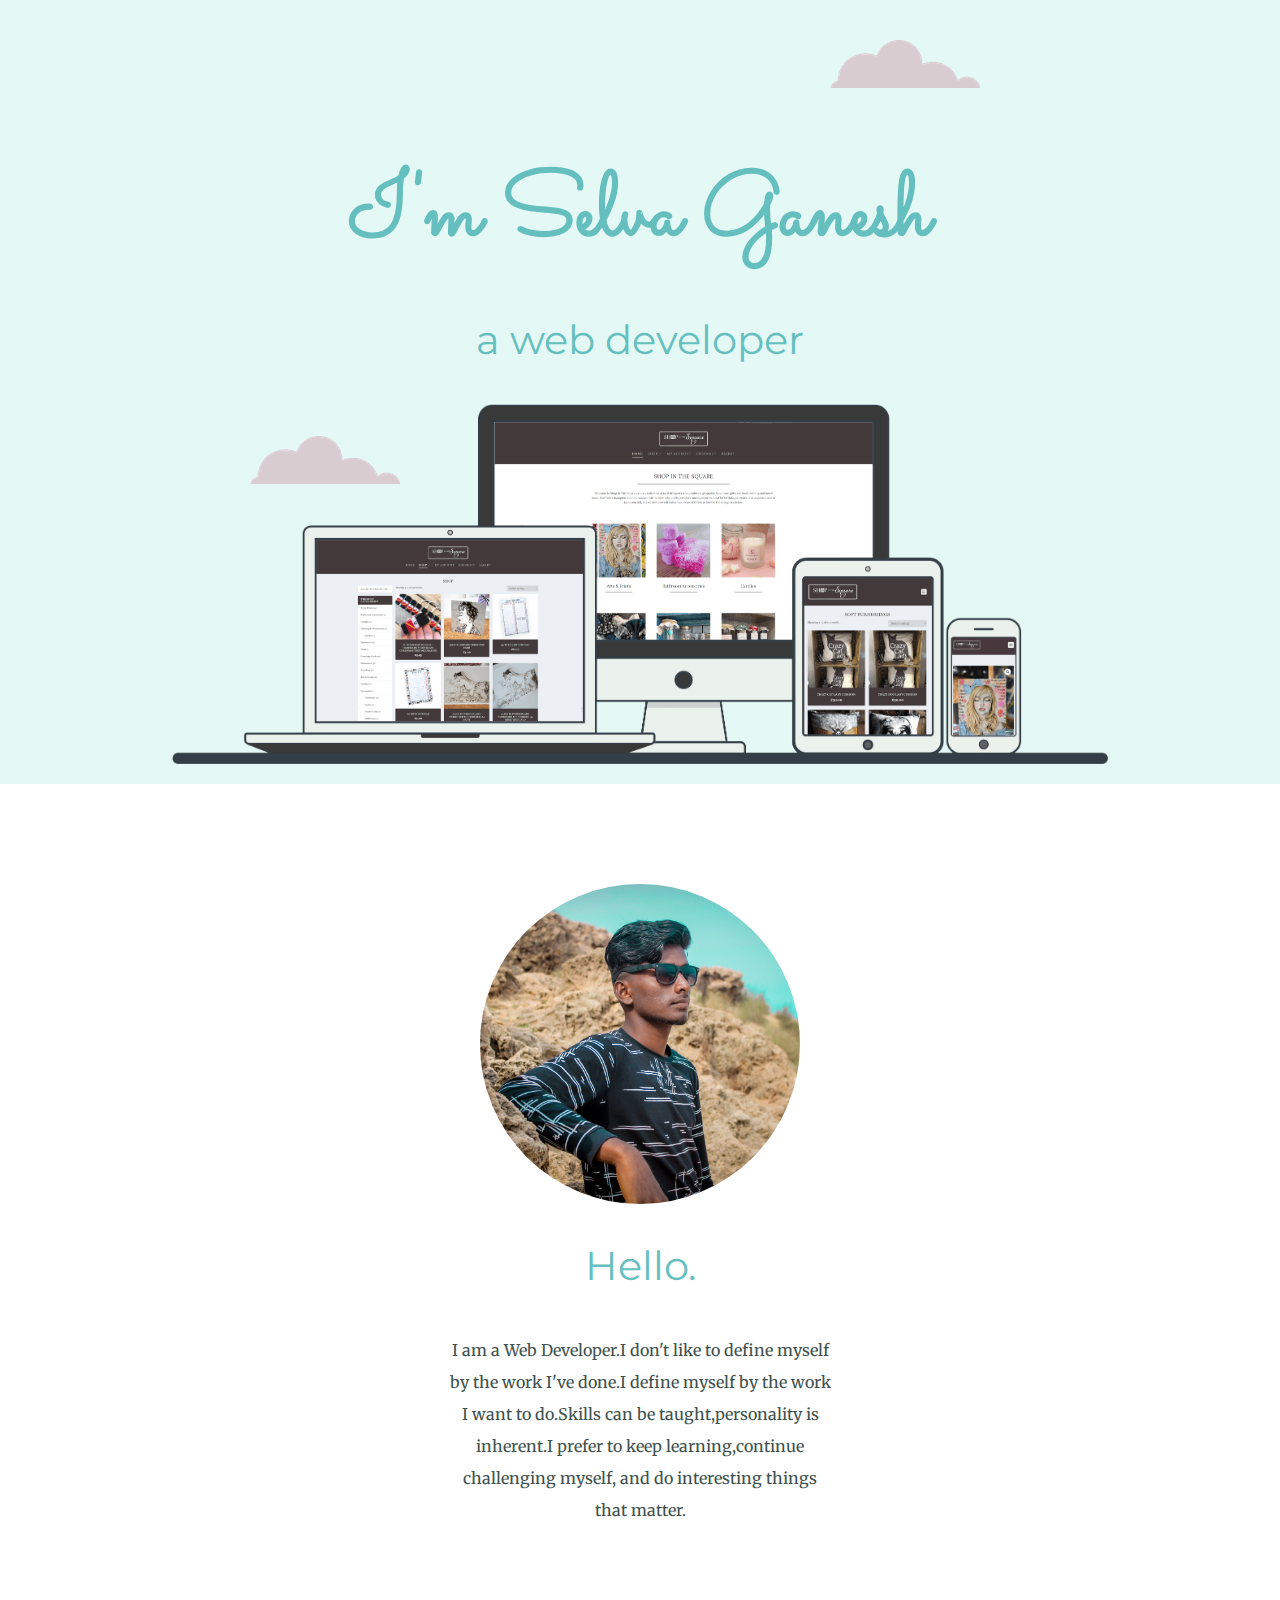
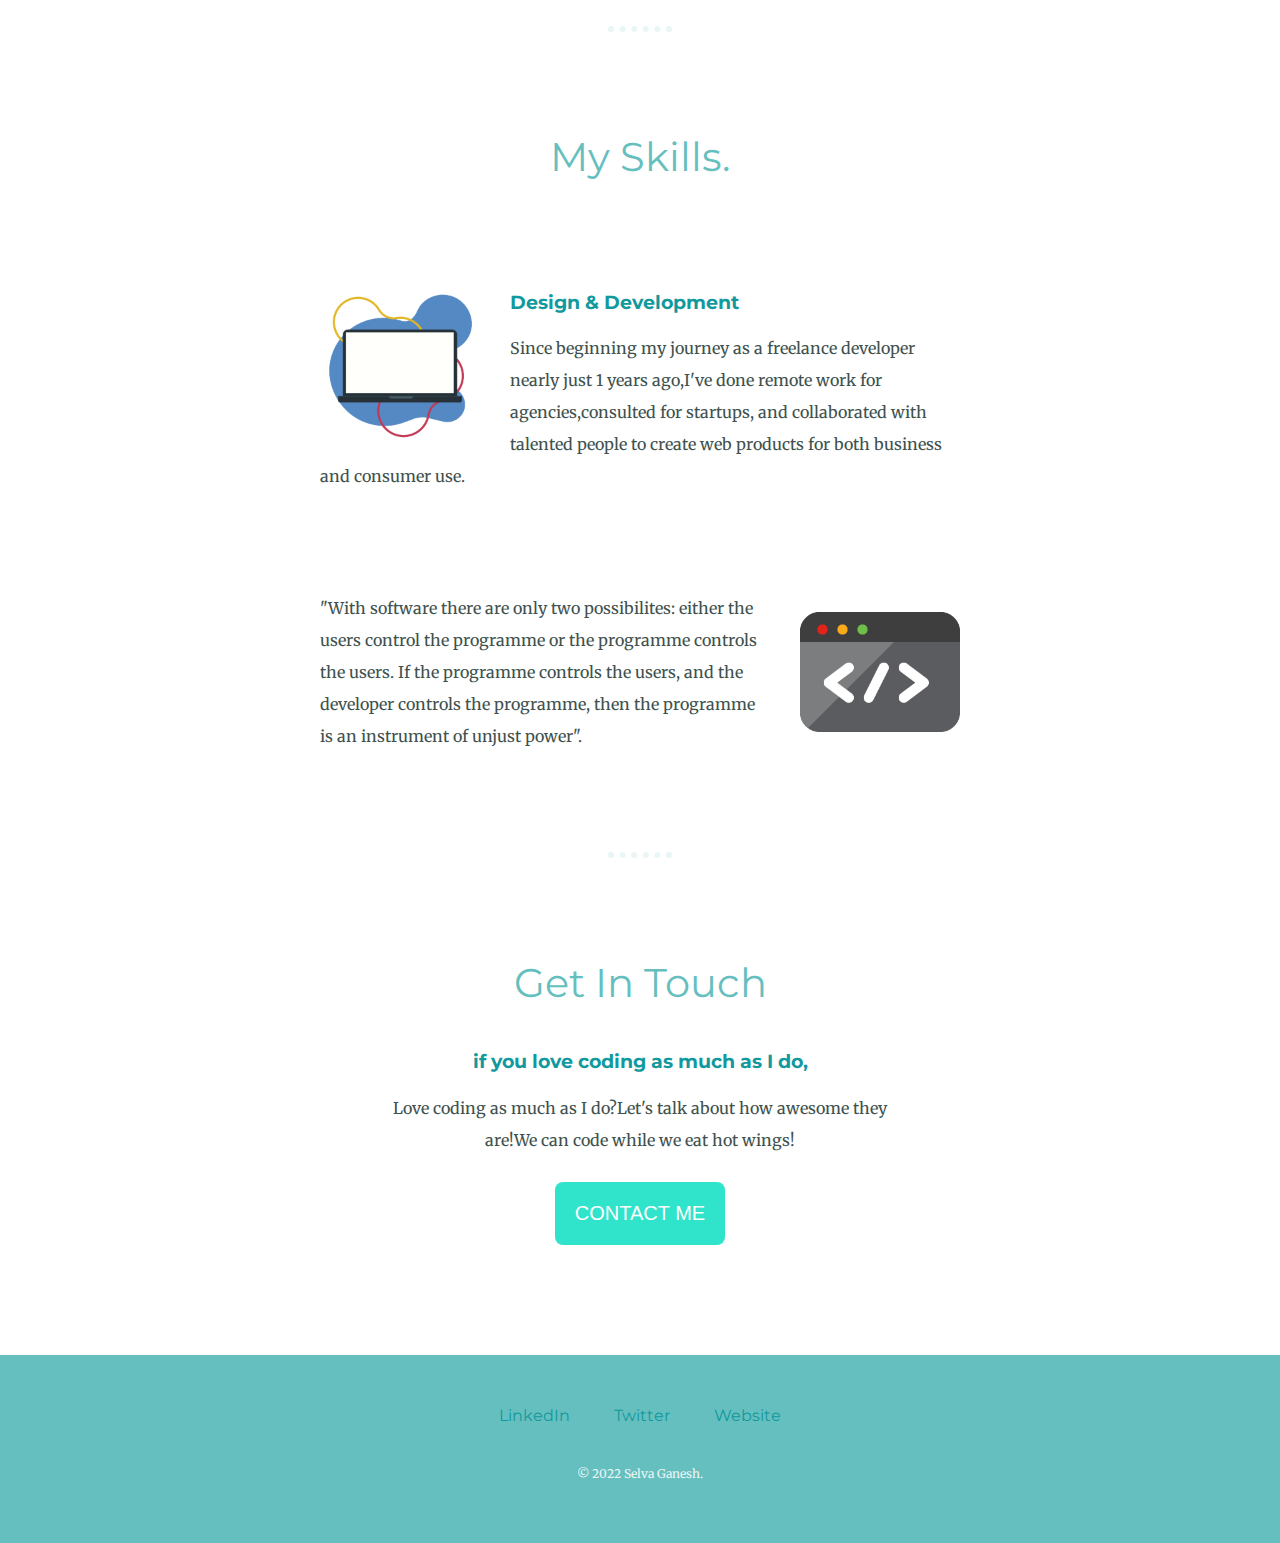
==== index.html @ 93ab2bcf "Add files via upload" ====
<!DOCTYPE html>
<html lang="en">
<head>
    <meta charset="UTF-8">
    <meta http-equiv="X-UA-Compatible" content="IE=edge">
    <meta name="viewport" content="width=device-width, initial-scale=1.0">
    <title>Selva Ganesh</title>
    <link rel="stylesheet" href="css\styles.css">
    <link rel="icon" href="s.ico">
    <link href="https://fonts.googleapis.com/css2?family=Merriweather&family=Montserrat&family=Sacramento&display=swap" rel="stylesheet">
</head>
<body>
    <div class="top-container">
        <img class="top-cloud" src="images/cloud.png" alt="cloud-img">
        <h1>I'm Selva Ganesh</h1>
        <h2 class="">  a web developer</p>
        <img class="bottom-cloud" src="images/cloud.png" alt="cloud-img">
        <img class="" src="images/Daco_4753583.png" style="width: 600;height: 360px;" alt="cloud-img">


    </div>
    <div class="middle-container">
        <div class="profile">
          <img class="img" src="images/selva.jpg" style="border-radius: 50%;" alt="profile">
          <h2>Hello.</h2>
          <p class="intro">I am a Web Developer.I don't like to define myself by the work I've done.I define myself by the work I want 
            to do.Skills can be taught,personality is inherent.I prefer to keep learning,continue challenging myself, and do interesting
            things that matter.
             </div>
        <hr>
        <div class="skills">
          <h2>My Skills.</h2>
          <div class="skill-row">
            <img class="pc" src="images/lapc.gif" alt="laptop">
            <h3>Design & Development</h3>
            <p>Since beginning my journey as a freelance developer nearly just 1 years ago,I've
              done remote work for agencies,consulted for startups, and collaborated with talented people to create web products for both business and consumer use.
              </div>
          <div class="skill-row">
            <img class="code" src="images/giphy.gif"  alt="">
            <p>"With software there are only two possibilites: either the users control the programme or the programme controls the users. If the programme controls the users, and the developer controls the programme, then the programme is an instrument of unjust power".</p>
          </div>
        </div>
        <hr>
        <div class="contact-message">
          <h2>Get In Touch</h2>
          <h3>if you love coding as much as I do,</h3>
          <p>Love coding as much as I do?Let's talk about how awesome they are!We can code while we eat hot wings!</p>
          <a class="BUTTON_DLY" href="mailto:ganesh261999@email.com">CONTACT ME</a>
        </div>
      </div>
      
      
      <div class="bottom-container">
        <a class="footer-link" href="https://www.linkedin.com/">LinkedIn</a>
        <a class="footer-link" href="https://twitter.com/">Twitter</a>
        <a class="footer-link" href="selva.html">Website</a>
        <p class="copyright">© 2022 Selva Ganesh.</p>
      </div>
      
    
</body>
</html>
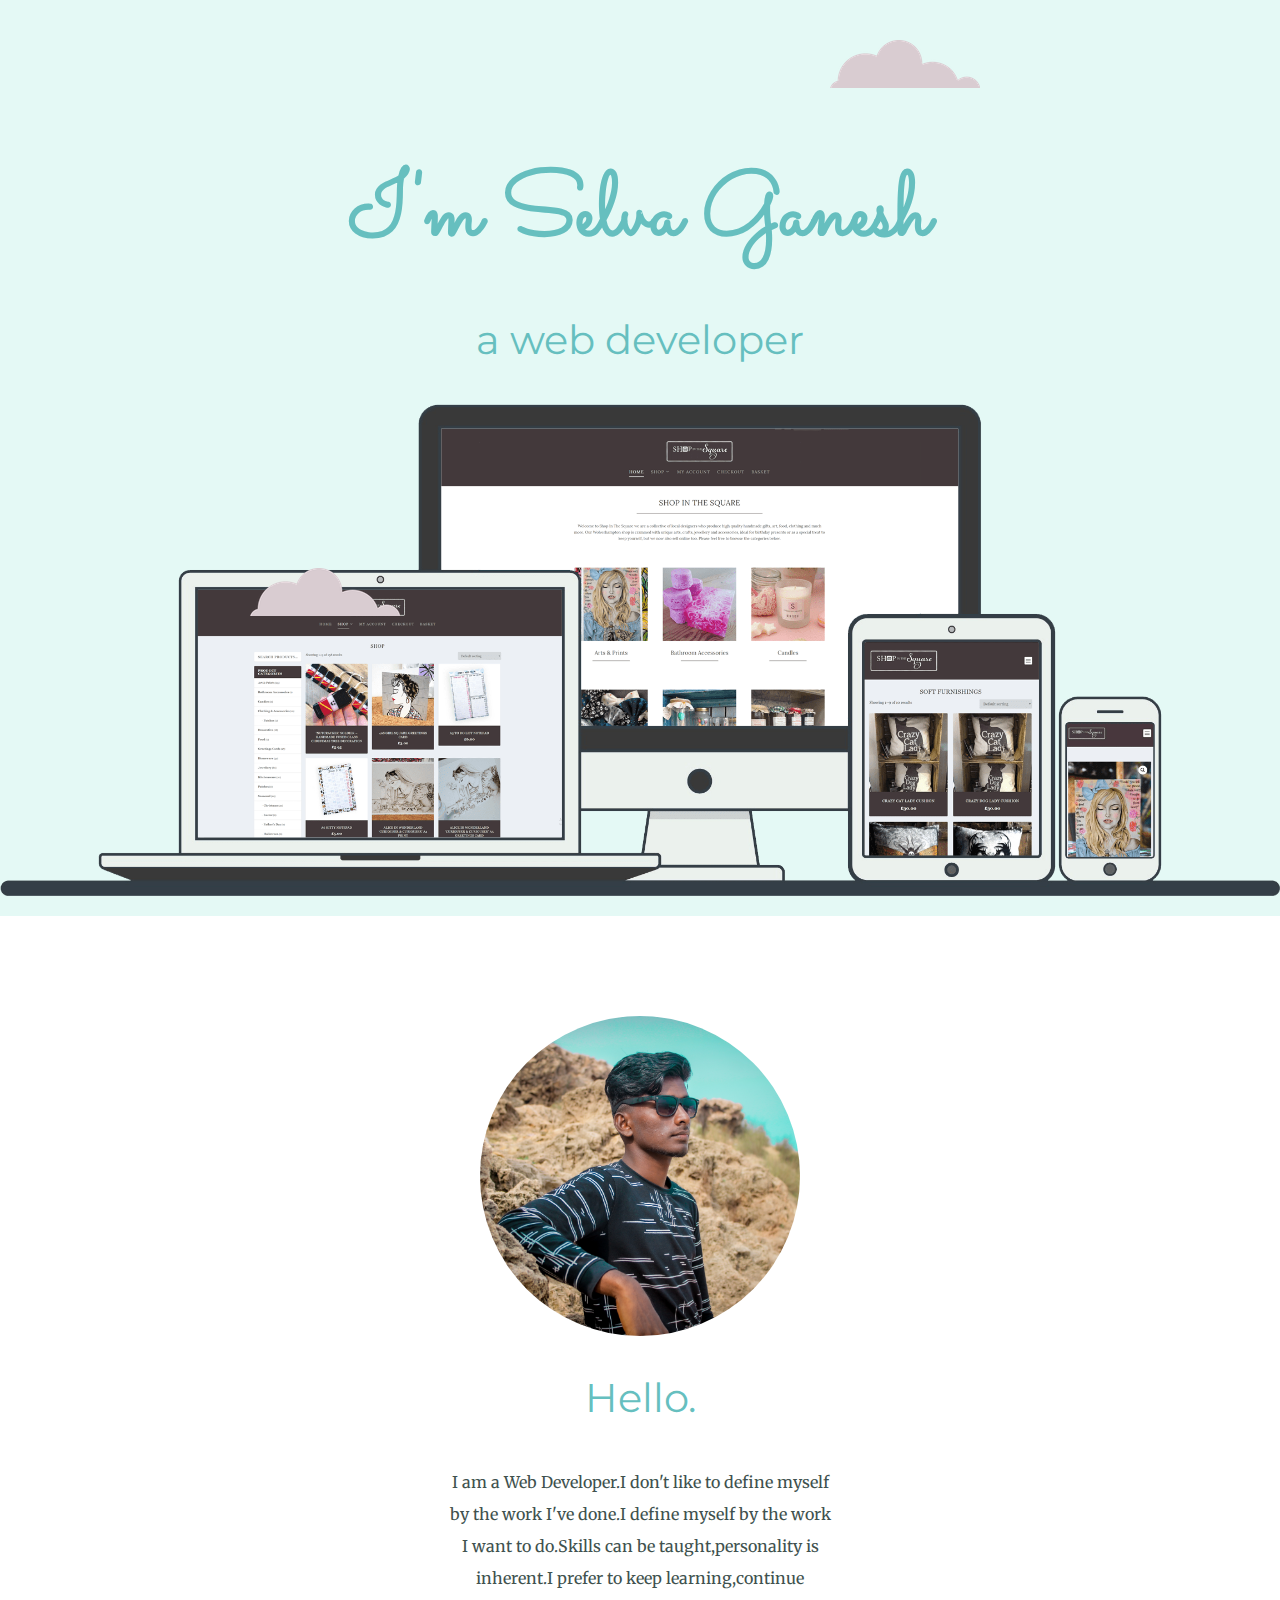
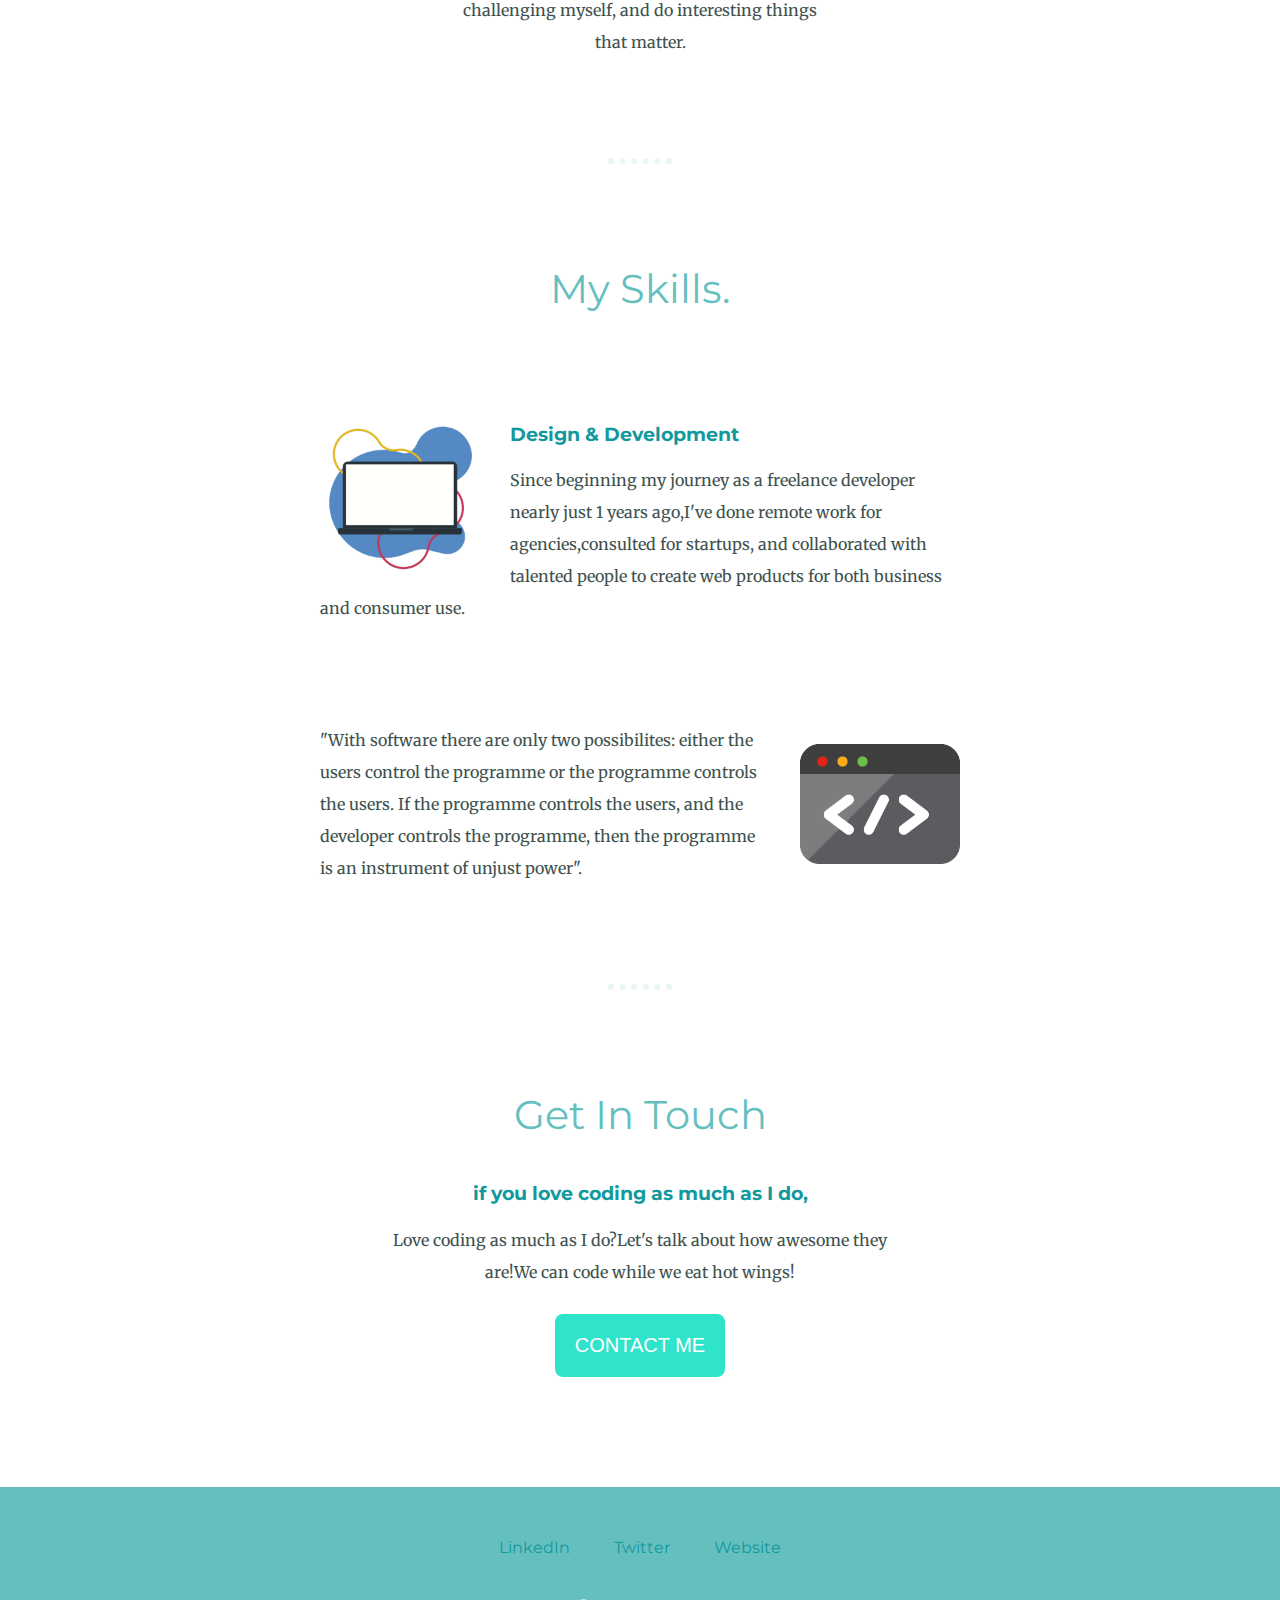
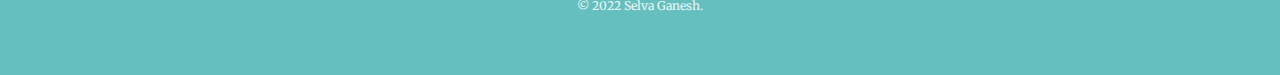
==== commit e101bbab: "Update index.html" ====
--- a/index.html
+++ b/index.html
@@ -15,7 +15,7 @@
         <h1>I'm Selva Ganesh</h1>
         <h2 class="">  a web developer</p>
         <img class="bottom-cloud" src="images/cloud.png" alt="cloud-img">
-        <img class="" src="images/Daco_4753583.png" style="width: 600;height: 360px;" alt="cloud-img">
+        <img class="" src="images/Daco_4753583.png" style="width: 100%;height: 100%;" alt="cloud-img">
 
 
     </div>
@@ -60,4 +60,4 @@
       
     
 </body>
-</html>+</html>
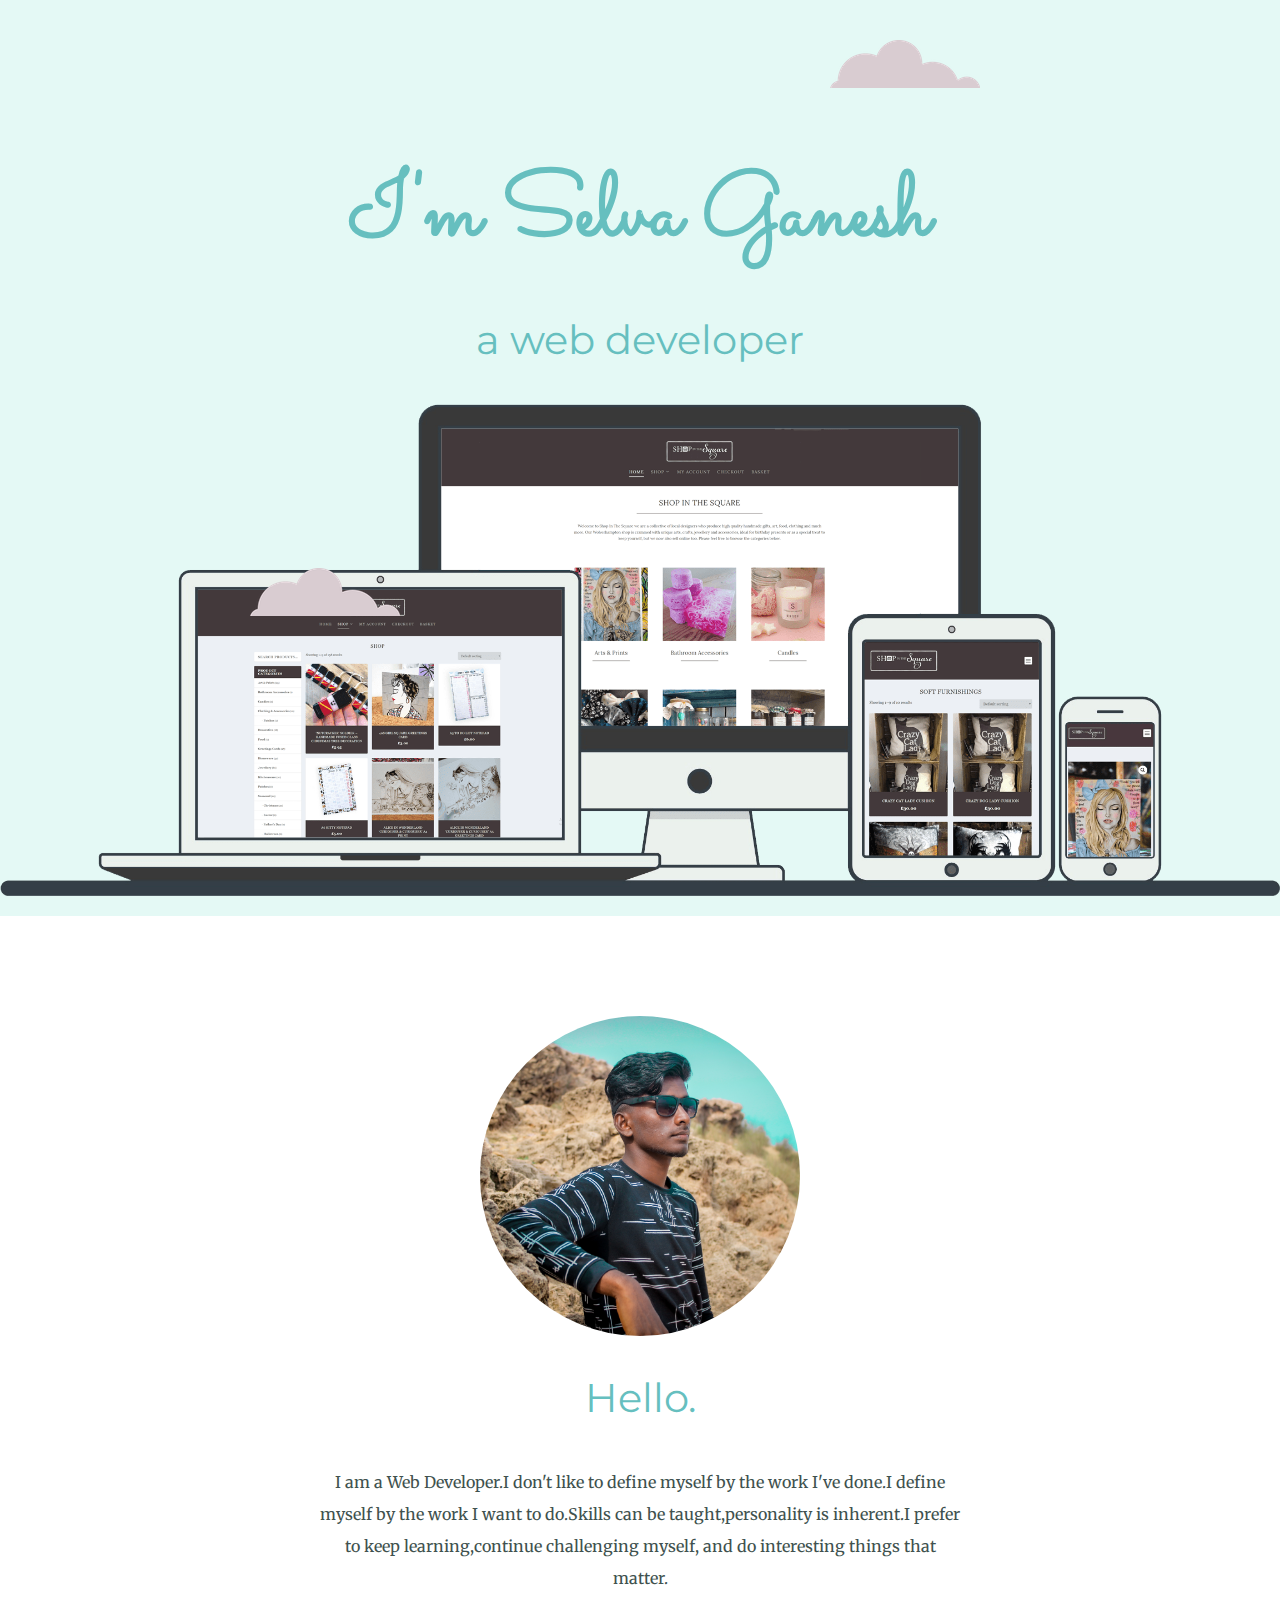
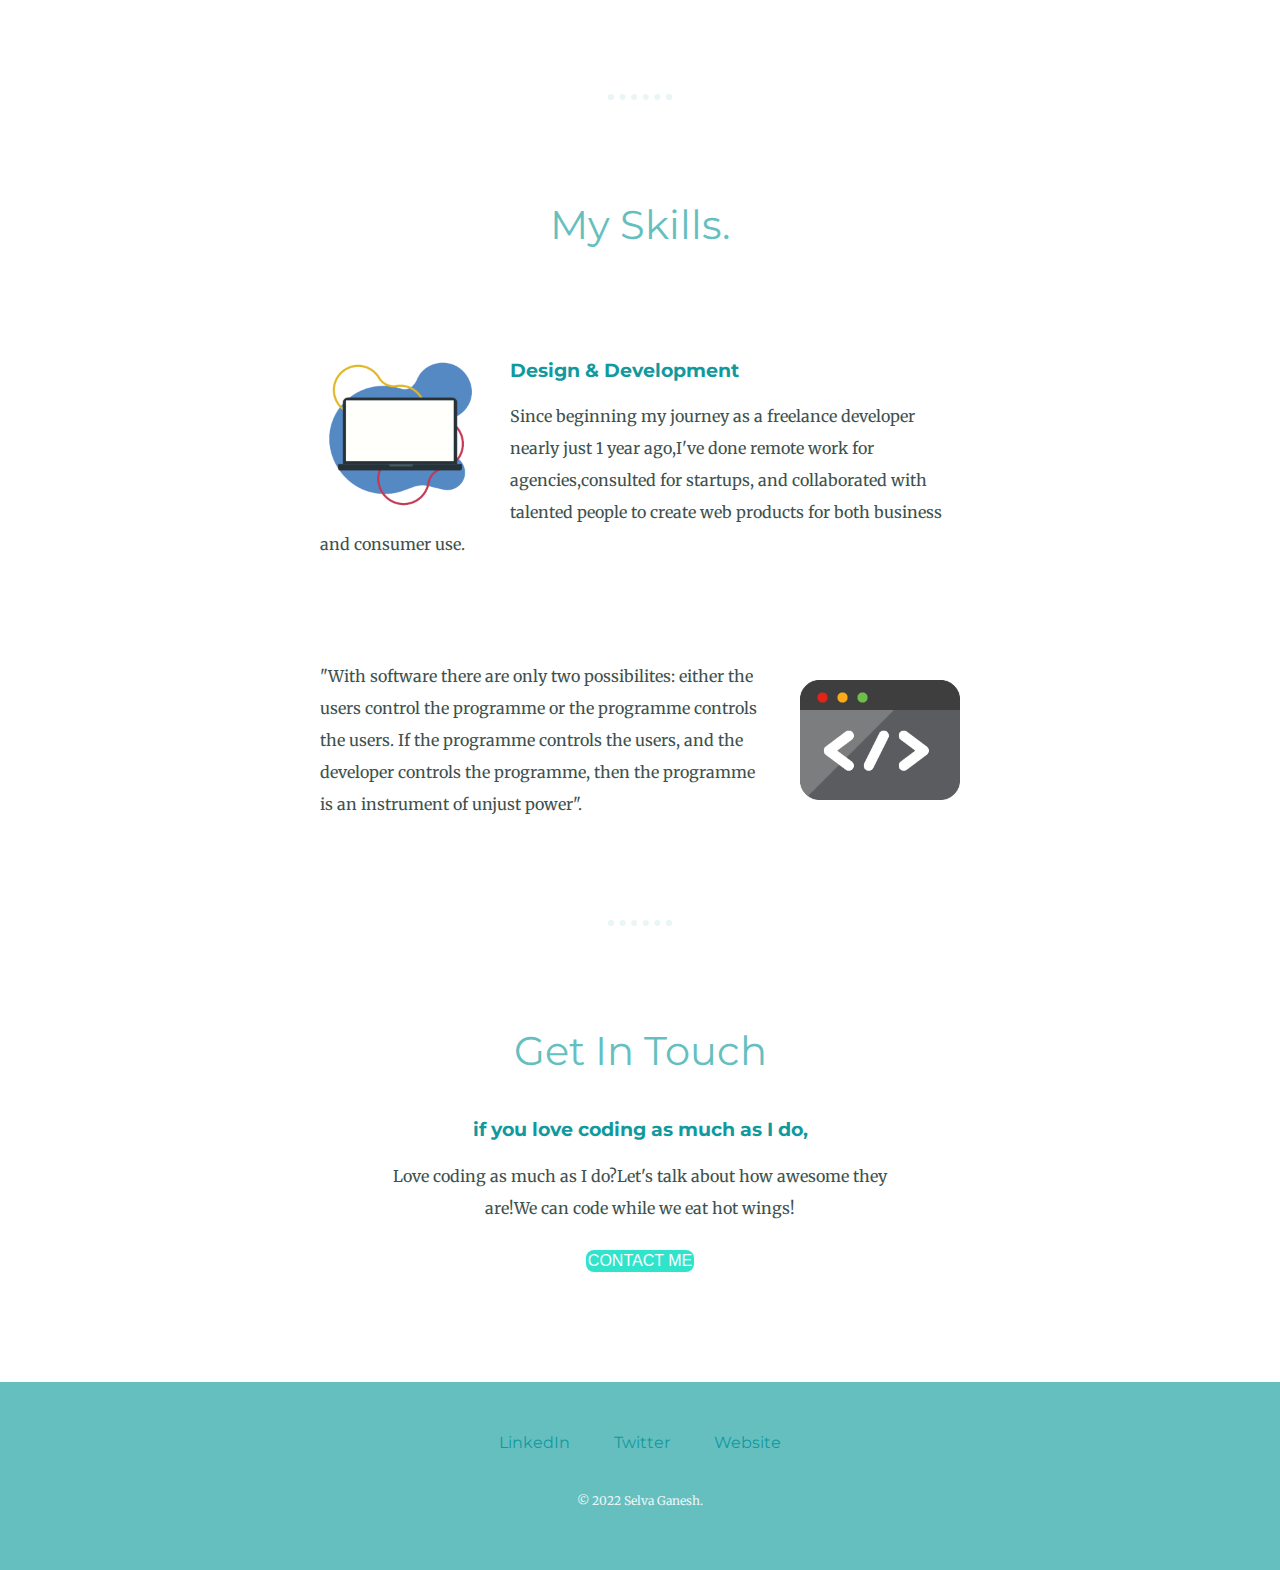
==== commit cb77f1b6: "Update index.html" ====
--- a/index.html
+++ b/index.html
@@ -33,7 +33,7 @@
           <div class="skill-row">
             <img class="pc" src="images/lapc.gif" alt="laptop">
             <h3>Design & Development</h3>
-            <p>Since beginning my journey as a freelance developer nearly just 1 years ago,I've
+            <p>Since beginning my journey as a freelance developer nearly just 1 year ago,I've
               done remote work for agencies,consulted for startups, and collaborated with talented people to create web products for both business and consumer use.
               </div>
           <div class="skill-row">
